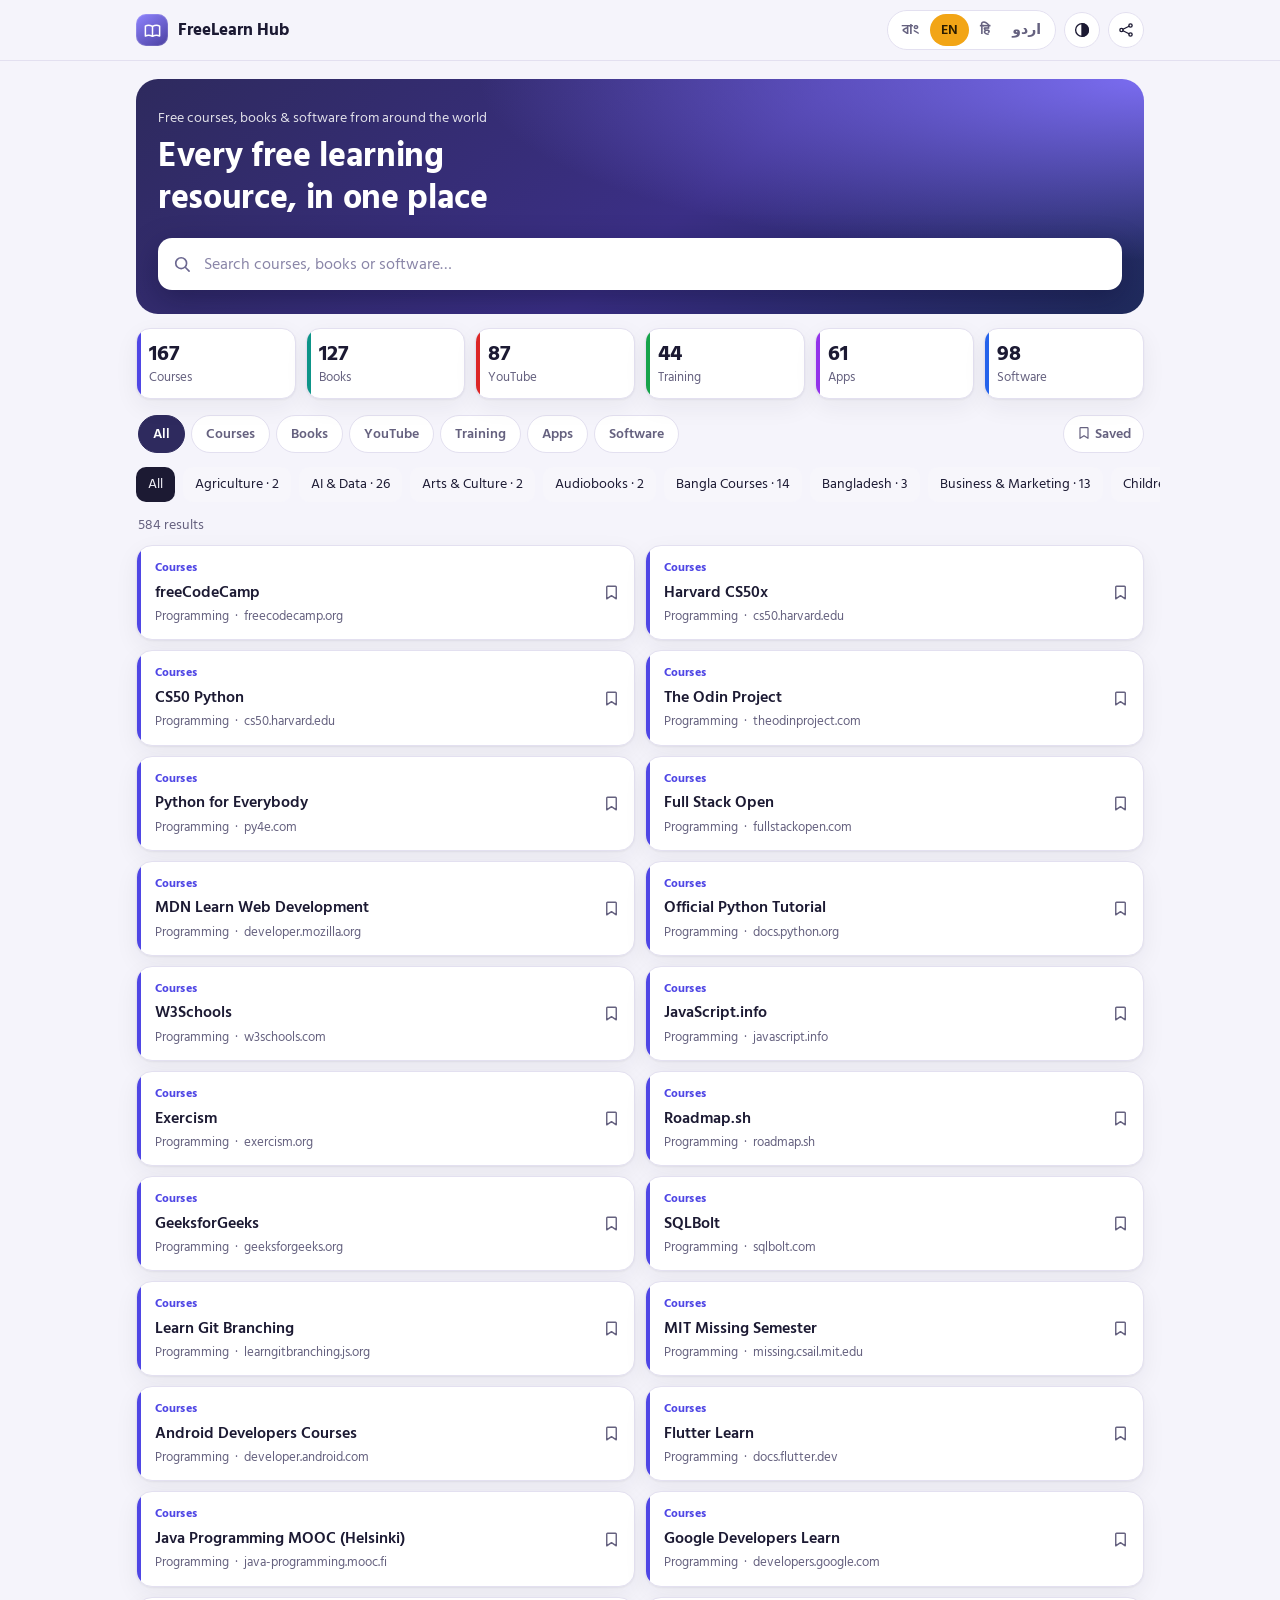
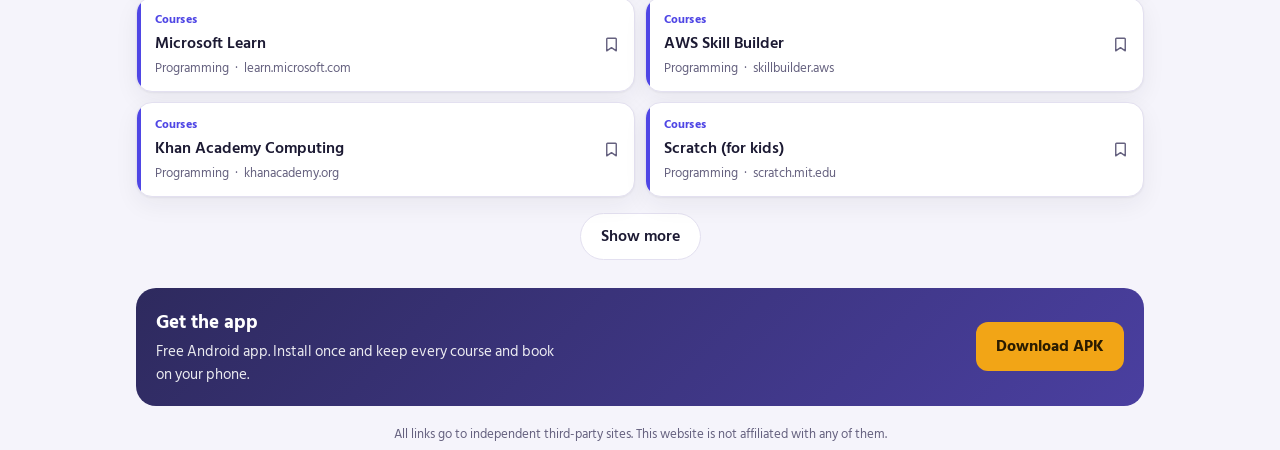
==== index.html @ 4c737c9c "Rename index.html to index.html" ====
<!doctype html>
<html lang="bn">
<head>
<meta charset="utf-8">
<meta name="viewport" content="width=device-width,initial-scale=1,viewport-fit=cover">
<title>FreeLearn Hub — ফ্রি কোর্স, বই ও সফটওয়্যার</title>
<meta name="description" content="বিশ্বের ফ্রি কোর্স, বই, ইউটিউব চ্যানেল ও সফটওয়্যার এক জায়গায়। বাংলা, English, हिन्दी, اردو।">
<meta name="theme-color" content="#2E2A5E">
<link rel="manifest" href="manifest.json">
<link rel="icon" href="icon-192.png">
<link rel="apple-touch-icon" href="icon-192.png">
<link rel="preconnect" href="https://fonts.googleapis.com">
<link rel="preconnect" href="https://fonts.gstatic.com" crossorigin>
<link href="https://fonts.googleapis.com/css2?family=Hind+Siliguri:wght@400;500;600;700&family=Noto+Sans+Devanagari:wght@400;600;700&family=Noto+Nastaliq+Urdu:wght@500;700&display=swap" rel="stylesheet">
<link rel="stylesheet" href="style.css">
</head>
<body>

<header class="top">
  <div class="wrap bar">
    <a class="brand" href="./" aria-label="FreeLearn Hub">
      <span class="mark" aria-hidden="true"><svg viewBox="0 0 24 24"><path d="M3 6.5C5.5 5 8.5 5 12 6.8 15.5 5 18.5 5 21 6.5V19c-2.5-1.5-5.5-1.5-9 .3-3.5-1.8-6.5-1.8-9-.3z"/><path d="M12 6.8V19.3"/></svg></span>
      <span id="brand">FreeLearn Hub</span>
    </a>
    <div class="tools">
      <div class="seg" id="langSeg" role="group" aria-label="Language"></div>
      <button class="icon" id="themeBtn" type="button" aria-label="Theme"></button>
      <button class="icon" id="shareBtn" type="button" aria-label="Share"></button>
    </div>
  </div>
</header>

<main class="wrap">
  <section class="hero">
    <p class="kicker" id="tag"></p>
    <h1 id="h1"></h1>
    <label class="search">
      <svg viewBox="0 0 24 24" aria-hidden="true"><circle cx="11" cy="11" r="6.5"/><path d="m16.5 16.5 4 4"/></svg>
      <input id="q" type="search" autocomplete="off" enterkeyhint="search">
    </label>
  </section>

  <section class="stats" id="stats" aria-label="Counts"></section>

  <section class="toolbar">
    <div class="tabs" id="tabs" role="tablist"></div>
    <button class="saved" id="savedBtn" type="button" aria-pressed="false"></button>
  </section>

  <div class="cats" id="cats" role="group" aria-label="Categories"></div>
  <p class="meta" id="meta" aria-live="polite"></p>

  <ul class="list" id="list"></ul>
  <button class="more" id="more" type="button" hidden></button>

  <section class="get" aria-labelledby="getT">
    <div class="get-text">
      <h2 id="getT"></h2>
      <p id="getP"></p>
    </div>
    <a class="btn" id="getA" href="https://github.com/sbd-r/freelearn-hub/releases/latest/download/freelearn-release.apk" rel="noopener"></a>
  </section>

  <p class="disc" id="disc"></p>
</main>

<div class="toast" id="toast" role="status" aria-live="polite" hidden></div>

<script src="labels.js"></script>
<script src="data.js"></script>
<script src="data2a.js"></script>
<script src="data2b.js"></script>
<script src="data3.js"></script>
<script src="data4.js"></script>
<script src="data5.js"></script>
<script src="data6.js"></script>
<script src="site.js"></script>
</body>
</html>
---- style.css ----
/* FreeLearn Hub — website styles.
   Palette: deep indigo (brand) + warm amber (action). Type colours per kind. */
:root{
  --bg:#f5f4fb; --card:#ffffff; --ink:#1c1a33; --mut:#65617f; --line:#e3e0f0;
  --brand:#2e2a5e; --brand2:#4a3fa0; --accent:#f2a516; --accent-ink:#2a1c00;
  --shadow:0 1px 2px rgba(28,26,51,.06),0 8px 24px rgba(28,26,51,.06);
  --r:16px; --gut:16px;
  --c:#4f46e5; --b:#0d9488; --s:#2563eb; --t:#16a34a; --a:#9333ea; --y:#dc2626;
  color-scheme: light;
}
:root[data-theme="dark"]{
  --bg:#0f0d1f; --card:#19162e; --ink:#ebe8ff; --mut:#a7a3c9; --line:#2b2749;
  --brand:#1b1845; --brand2:#6d62e6; --accent:#f7b43a; --accent-ink:#2a1c00;
  --shadow:0 1px 2px rgba(0,0,0,.4),0 10px 28px rgba(0,0,0,.35);
  --c:#8b85ff; --b:#2dd4bf; --s:#60a5fa; --t:#4ade80; --a:#c084fc; --y:#f87171;
  color-scheme: dark;
}
@media (prefers-color-scheme: dark){
  :root:not([data-theme="light"]){
    --bg:#0f0d1f; --card:#19162e; --ink:#ebe8ff; --mut:#a7a3c9; --line:#2b2749;
    --brand:#1b1845; --brand2:#6d62e6; --accent:#f7b43a; --accent-ink:#2a1c00;
    --shadow:0 1px 2px rgba(0,0,0,.4),0 10px 28px rgba(0,0,0,.35);
    --c:#8b85ff; --b:#2dd4bf; --s:#60a5fa; --t:#4ade80; --a:#c084fc; --y:#f87171;
    color-scheme: dark;
  }
}

*{box-sizing:border-box}
svg{fill:none; stroke:currentColor; stroke-width:1.8; stroke-linecap:round; stroke-linejoin:round; flex:none}
html,body{margin:0}
body{
  background:var(--bg); color:var(--ink);
  font-family:"Hind Siliguri",system-ui,-apple-system,"Segoe UI",sans-serif;
  font-size:16px; line-height:1.55; -webkit-font-smoothing:antialiased;
  min-height:100vh;
}
:lang(hi) body, body:lang(hi){font-family:"Noto Sans Devanagari","Hind Siliguri",system-ui,sans-serif}
:lang(ur) body, body:lang(ur){font-family:"Noto Nastaliq Urdu","Hind Siliguri",serif; line-height:2}
button,input{font:inherit;color:inherit}
a{color:inherit}
:focus-visible{outline:3px solid var(--accent); outline-offset:2px; border-radius:8px}
[hidden]{display:none !important}

.wrap{max-width:1040px; margin:0 auto; padding:0 var(--gut)}

/* ---------- top bar ---------- */
.top{position:sticky; top:0; z-index:20; background:color-mix(in srgb, var(--bg) 88%, transparent);
  -webkit-backdrop-filter:blur(12px); backdrop-filter:blur(12px); border-bottom:1px solid var(--line)}
.bar{display:flex; align-items:center; justify-content:space-between; gap:12px; height:60px}
.brand{display:flex; align-items:center; gap:10px; text-decoration:none; font-weight:700; font-size:17px; min-width:0}
.brand span:last-child{white-space:nowrap; overflow:hidden; text-overflow:ellipsis}
.mark{width:32px; height:32px; border-radius:10px; flex:none; display:grid; place-items:center;
  background:linear-gradient(145deg,#8f84ff,#4a3fa0); box-shadow:inset 0 0 0 1px rgba(255,255,255,.14)}
.mark svg{width:19px; height:19px; fill:none; stroke:#fff; stroke-width:1.9; stroke-linejoin:round; stroke-linecap:round}
.tools{display:flex; align-items:center; gap:8px; flex:none}
.seg{display:flex; background:var(--card); border:1px solid var(--line); border-radius:999px; padding:3px}
.seg button{border:0; background:none; padding:5px 11px; border-radius:999px; font-size:14px; font-weight:600; cursor:pointer; color:var(--mut)}
.seg button[aria-pressed="true"]{background:var(--accent); color:var(--accent-ink)}
.icon{width:36px; height:36px; border-radius:50%; border:1px solid var(--line); background:var(--card);
  display:grid; place-items:center; cursor:pointer; color:var(--ink); font-size:13px; font-weight:700; padding:0}
.icon svg{width:18px; height:18px; fill:none; stroke:currentColor; stroke-width:1.8; stroke-linecap:round; stroke-linejoin:round}

/* ---------- hero ---------- */
.hero{position:relative; margin:18px 0 14px; padding:28px 22px 24px; border-radius:22px; color:#fff; overflow:hidden;
  background:radial-gradient(120% 140% at 100% 0%, #7a6cf0 0%, transparent 55%),
             linear-gradient(140deg,#2e2a5e 0%,#3b2f86 55%,#1f2b5c 100%)}
.kicker{margin:0 0 6px; opacity:.85; font-size:14px}
.hero h1{margin:0 0 18px; font-size:clamp(24px,4.6vw,34px); line-height:1.25; font-weight:700; letter-spacing:-.01em; max-width:20ch}
.search{display:flex; align-items:center; gap:10px; background:#fff; color:#1c1a33; border-radius:14px; padding:0 14px; height:52px; box-shadow:0 10px 30px rgba(10,8,40,.35)}
.search svg{width:20px; height:20px; fill:none; stroke:#6b6790; stroke-width:2; stroke-linecap:round; flex:none}
.search input{flex:1; min-width:0; border:0; outline:0; background:transparent; font-size:16px; color:#1c1a33; height:100%}
.search input::placeholder{color:#8a86a8}

/* ---------- stats (bento) ---------- */
.stats{display:grid; grid-template-columns:repeat(3,1fr); gap:10px; margin-bottom:14px}
.stat{appearance:none; text-align:left; border:1px solid var(--line); background:var(--card); border-radius:14px; padding:12px 12px 11px; cursor:pointer; box-shadow:var(--shadow); position:relative; overflow:hidden}
.stat::before{content:""; position:absolute; left:0; top:0; bottom:0; width:4px; background:var(--k)}
.stat b{display:block; font-size:22px; line-height:1.1; font-variant-numeric:tabular-nums}
.stat span{display:block; color:var(--mut); font-size:13px; margin-top:2px}
.stat[aria-pressed="true"]{border-color:var(--k); box-shadow:0 0 0 2px var(--k) inset}

/* ---------- toolbar, tabs, chips ---------- */
.toolbar{display:flex; align-items:center; justify-content:space-between; gap:10px; margin:6px 0 10px}
.tabs{display:flex; gap:6px; overflow-x:auto; scrollbar-width:none; padding:2px}
.tabs::-webkit-scrollbar{display:none}
.tabs button{flex:none; border:1px solid var(--line); background:var(--card); border-radius:999px; padding:7px 14px; font-weight:600; font-size:14px; cursor:pointer; color:var(--mut)}
.tabs button[aria-selected="true"]{background:var(--brand); border-color:var(--brand); color:#fff}
.saved svg{width:16px; height:16px; vertical-align:-3px}
.saved{flex:none; border:1px solid var(--line); background:var(--card); border-radius:999px; padding:7px 12px; font-size:14px; font-weight:600; cursor:pointer; color:var(--mut)}
.saved[aria-pressed="true"]{background:var(--accent); border-color:var(--accent); color:var(--accent-ink)}

.cats{display:flex; gap:8px; overflow-x:auto; scrollbar-width:none; padding:2px 0 8px; margin:0 calc(var(--gut) * -1); padding-left:var(--gut); padding-right:var(--gut)}
.cats::-webkit-scrollbar{display:none}
.cats button{flex:none; border:0; background:color-mix(in srgb, var(--card) 70%, var(--line)); border-radius:10px; padding:7px 12px; font-size:13.5px; cursor:pointer; color:var(--ink); white-space:nowrap}
.cats button[aria-pressed="true"]{background:var(--ink); color:var(--bg)}

.meta{margin:4px 2px 10px; color:var(--mut); font-size:14px}

/* ---------- list ---------- */
.list{list-style:none; margin:0; padding:0; display:grid; gap:10px; grid-template-columns:1fr}
.card{position:relative; background:var(--card); border:1px solid var(--line); border-radius:var(--r); box-shadow:var(--shadow); display:flex; align-items:stretch; overflow:hidden; --k:var(--c)}
.card::before{content:""; width:4px; background:var(--k); flex:none}
.card .go{flex:1; min-width:0; display:flex; flex-direction:column; gap:3px; padding:13px 6px 13px 14px; text-decoration:none}
.card .go:hover .nm{text-decoration:underline; text-underline-offset:3px}
.kind{font-size:12px; font-weight:700; color:var(--k); letter-spacing:.01em}
.nm{font-weight:600; font-size:16px; line-height:1.4; overflow-wrap:anywhere}
.sub{color:var(--mut); font-size:13px; display:flex; gap:6px; flex-wrap:wrap}
.sv{flex:none; border:0; background:none; width:46px; display:grid; place-items:center; cursor:pointer; color:var(--mut)}
.sv svg{width:19px; height:19px; fill:none; stroke:currentColor; stroke-width:1.8; stroke-linejoin:round}
.sv[aria-pressed="true"]{color:var(--accent)}
.sv[aria-pressed="true"] svg{fill:currentColor}
.card[data-t="c"]{--k:var(--c)} .card[data-t="b"]{--k:var(--b)} .card[data-t="s"]{--k:var(--s)}
.card[data-t="t"]{--k:var(--t)} .card[data-t="a"]{--k:var(--a)} .card[data-t="y"]{--k:var(--y)}

.more{display:block; margin:16px auto 0; border:1px solid var(--line); background:var(--card); border-radius:999px; padding:10px 20px; font-weight:600; cursor:pointer}
.empty{grid-column:1/-1; text-align:center; color:var(--mut); padding:40px 10px}

@media (max-width:480px){
  .brand span:last-child{display:none}
  .seg button{padding:5px 9px}
}

@media (min-width:720px){
  .list{grid-template-columns:1fr 1fr}
  .stats{grid-template-columns:repeat(6,1fr)}
}

/* ---------- app download ---------- */
.get{display:flex; flex-wrap:wrap; align-items:center; justify-content:space-between; gap:14px; margin:28px 0 14px; padding:20px; border-radius:20px;
  background:linear-gradient(135deg,var(--brand),var(--brand2)); color:#fff}
.get h2{margin:0 0 4px; font-size:19px}
.get p{margin:0; opacity:.9; font-size:14.5px; max-width:52ch}
.btn{display:inline-flex; align-items:center; justify-content:center; background:var(--accent); color:var(--accent-ink); text-decoration:none; font-weight:700; padding:12px 20px; border-radius:12px; min-height:46px}

.disc{color:var(--mut); font-size:13px; text-align:center; margin:18px 0 6px}
.foot{padding:10px 0 40px}

.toast{position:fixed; left:50%; bottom:22px; transform:translateX(-50%); background:var(--ink); color:var(--bg); padding:10px 16px; border-radius:12px; font-size:14px; z-index:50; box-shadow:var(--shadow)}

@media (prefers-reduced-motion:no-preference){
  .card{transition:transform .15s ease, box-shadow .15s ease}
  .card:active{transform:scale(.99)}
}
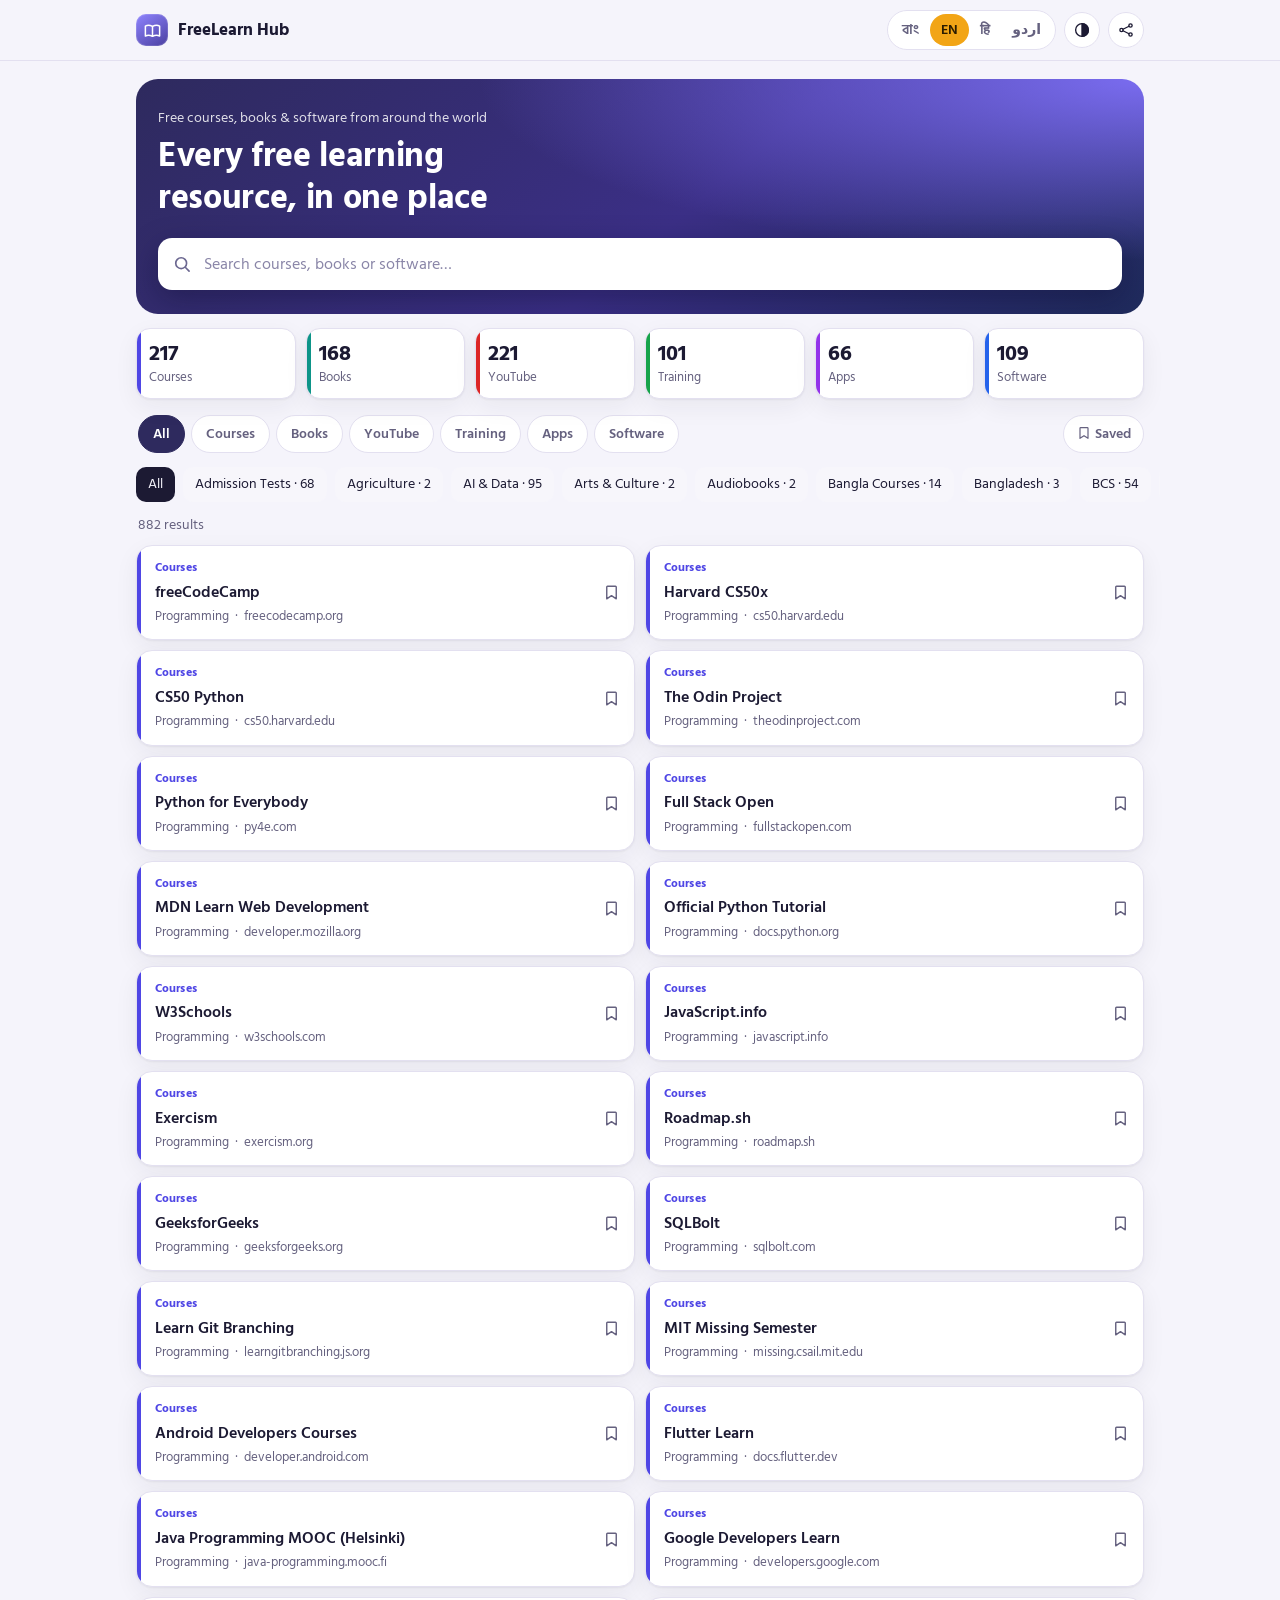
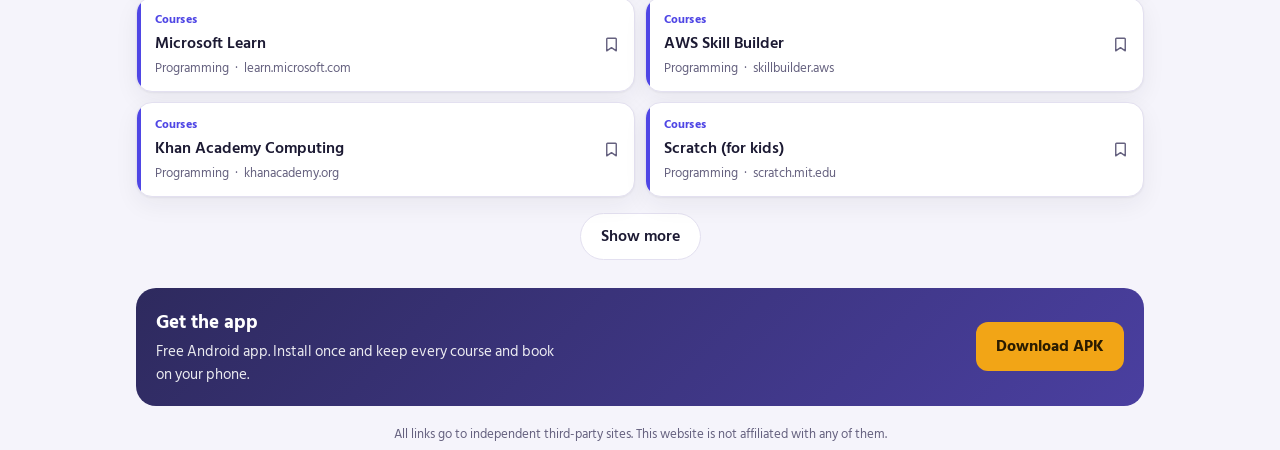
==== commit 228bf35e: "Add files via upload" ====
--- a/index.html
+++ b/index.html
@@ -75,5 +75,6 @@
 <script src="data5.js"></script>
 <script src="data6.js"></script>
 <script src="site.js"></script>
+<script src="share.js"></script>
 </body>
 </html>
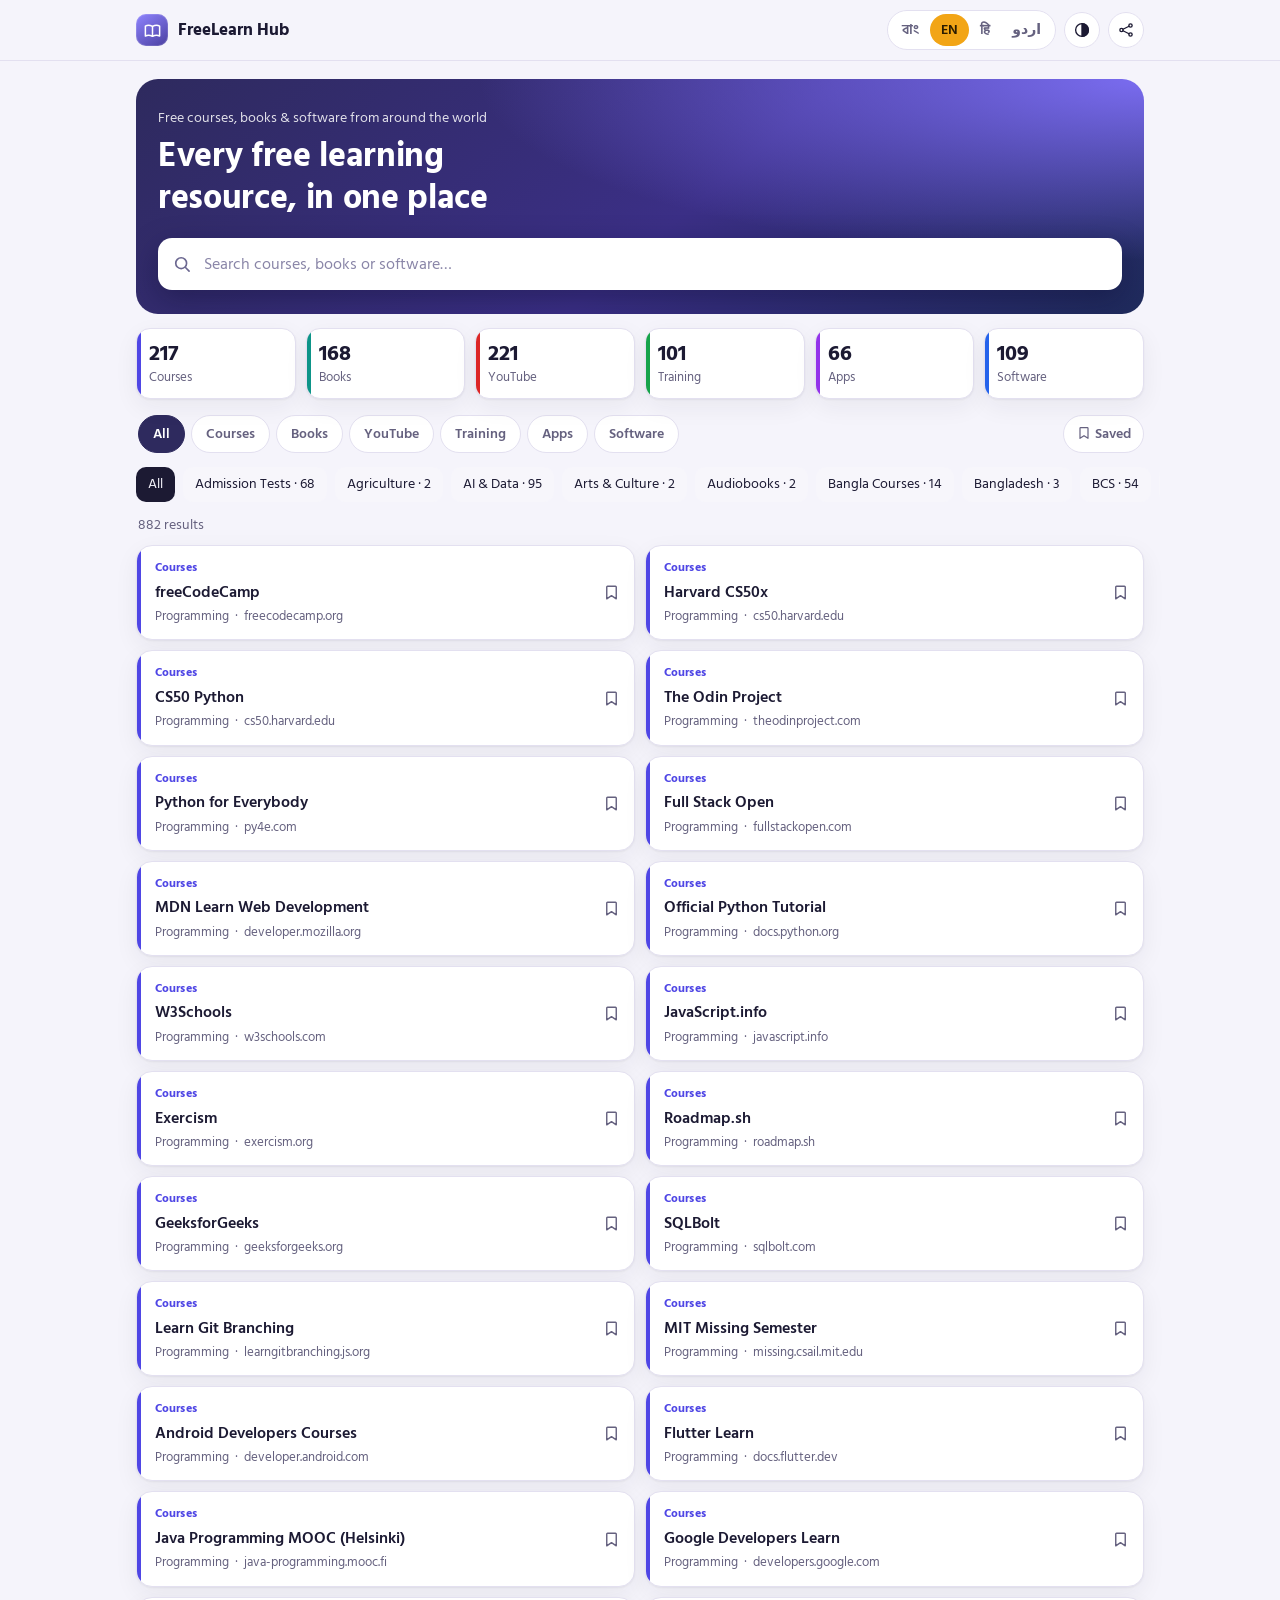
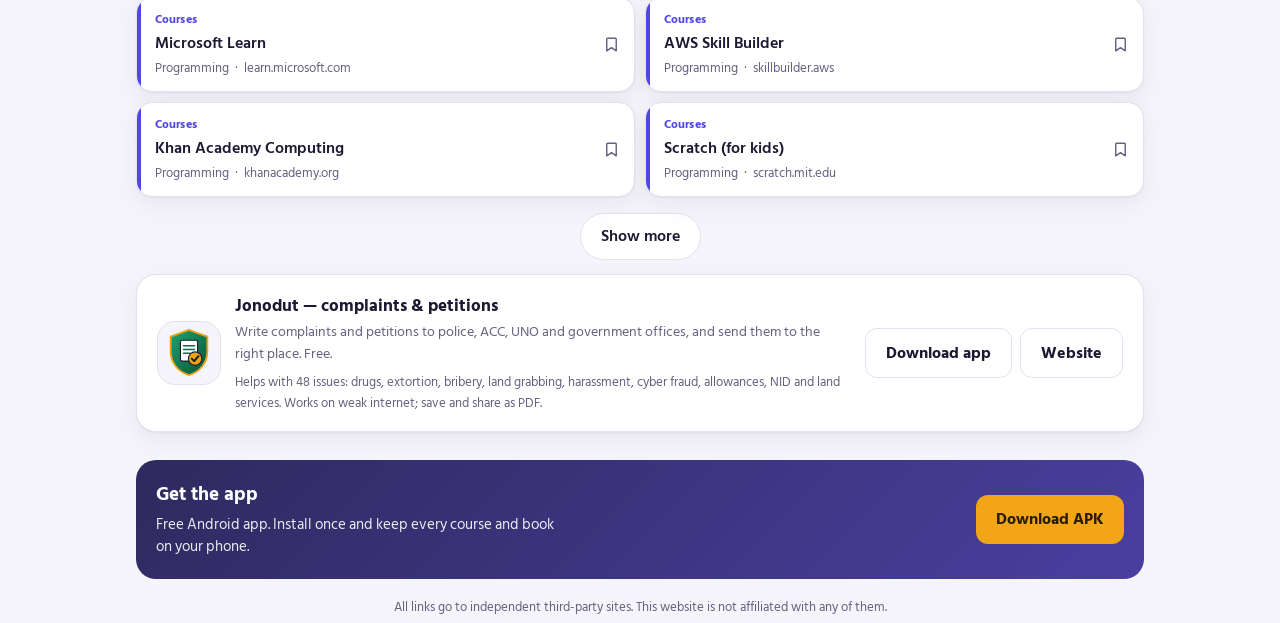
==== commit d5db5536: "Add files via upload" ====
--- a/index.html
+++ b/index.html
@@ -53,6 +53,19 @@
   <ul class="list" id="list"></ul>
   <button class="more" id="more" type="button" hidden></button>
 
+  <section class="jd" aria-labelledby="jdT">
+    <div class="jd-mark" aria-hidden="true"><svg width="52" height="58" viewBox="0 0 72 80" aria-hidden="true"><defs><linearGradient id="jdg2" x1="0" y1="0" x2="1" y2="1"><stop offset="0" stop-color="#1fa36f"/><stop offset="1" stop-color="#075238"/></linearGradient></defs><path d="M36 3 66 14v24c0 19-12 33-30 39C18 71 6 57 6 38V14z" fill="url(#jdg2)" stroke="#e8a317" stroke-width="3"/><rect x="22" y="20" width="28" height="34" rx="3" fill="#fff"/><path d="M27 29h18M27 35h18M27 41h11" stroke="#0b6b4a" stroke-width="2.5" stroke-linecap="round"/><circle cx="46" cy="50" r="11" fill="#e8a317"/><path d="m40.5 50 4 4 7-8" fill="none" stroke="#0d1814" stroke-width="3" stroke-linecap="round" stroke-linejoin="round"/></svg></div>
+    <div class="jd-text">
+      <h2 id="jdT"></h2>
+      <p id="jdP"></p>
+      <p class="jd-sub" id="jdS"></p>
+    </div>
+    <div class="jd-acts">
+      <a class="btn ghost" id="jdA" href="https://github.com/sbd-r/jonodut-app/releases/latest/download/jonodut-release.apk" rel="noopener"></a>
+      <a class="btn ghost" id="jdW" href="https://sbd-r.github.io/jonodut/" target="_blank" rel="noopener"></a>
+    </div>
+  </section>
+
   <section class="get" aria-labelledby="getT">
     <div class="get-text">
       <h2 id="getT"></h2>
--- a/style.css
+++ b/style.css
@@ -141,3 +141,15 @@
   .card{transition:transform .15s ease, box-shadow .15s ease}
   .card:active{transform:scale(.99)}
 }
+
+/* ---------- Jonodut cross-link card ---------- */
+.jd{display:flex; flex-wrap:wrap; align-items:center; gap:14px; margin:14px 0 0; padding:18px 20px; border-radius:20px;
+  background:var(--card); border:1px solid var(--line); box-shadow:var(--shadow)}
+.jd-mark{width:64px; height:64px; border-radius:18px; flex:none; display:grid; place-items:center; background:var(--bg); border:1px solid var(--line)}
+.jd-mark svg{width:44px; height:auto}
+.jd-text{flex:1; min-width:180px}
+.jd-text h2{margin:0 0 2px; font-size:17px}
+.jd-text p{margin:0; color:var(--mut); font-size:14px; line-height:1.6}
+.jd-text .jd-sub{margin-top:6px; font-size:13px}
+.jd-acts{display:flex; gap:8px; flex-wrap:wrap}
+.btn.ghost{background:transparent; color:var(--ink); border:1px solid var(--line)}
